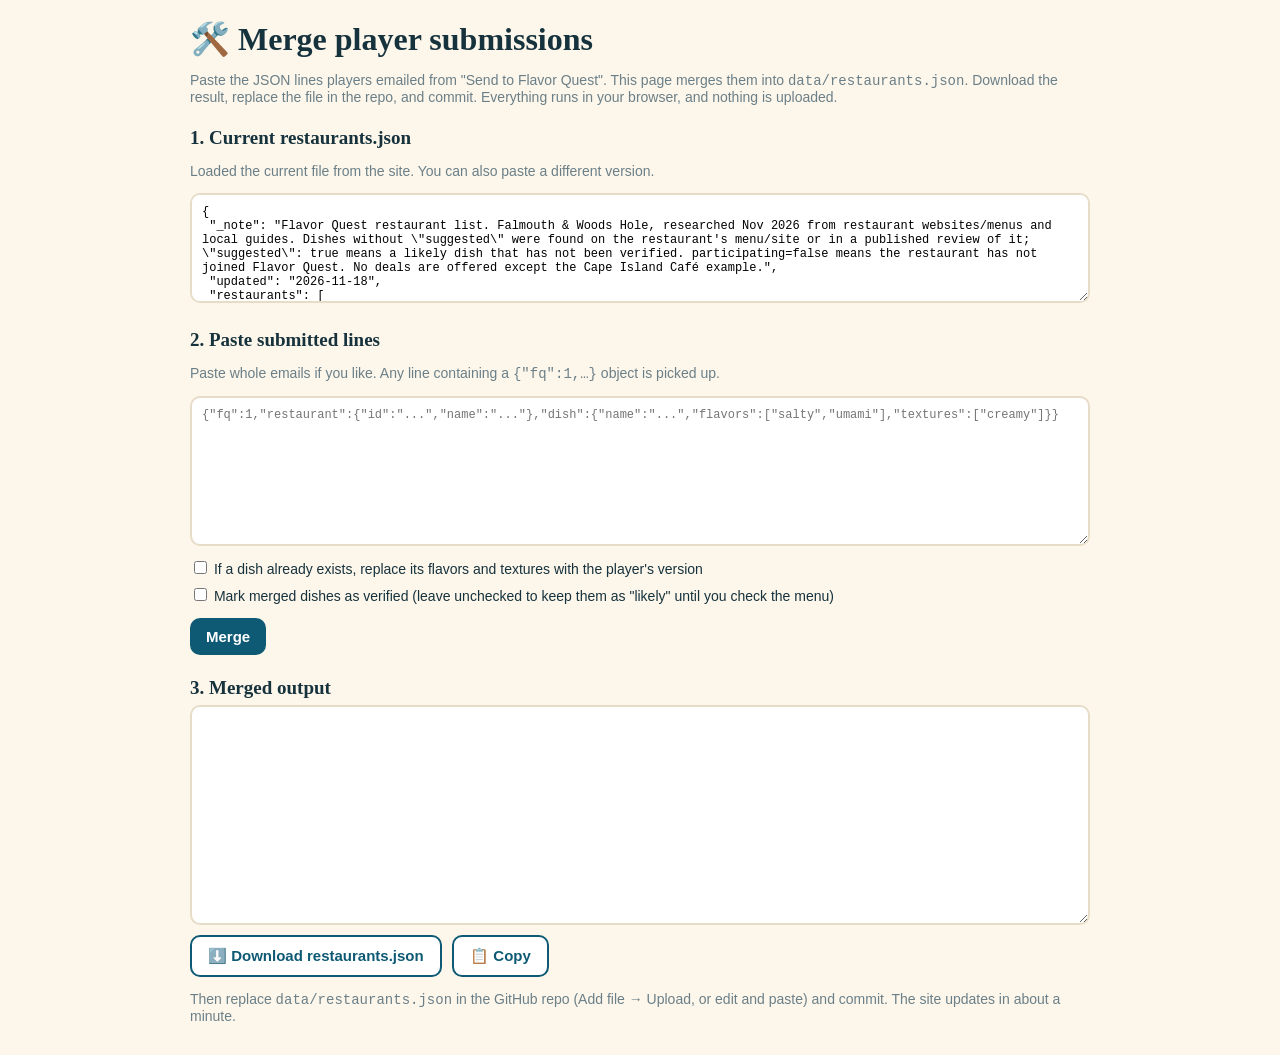
==== admin.html @ 6064ed1f "Flavor Quest round 2: 38 Falmouth/Woods Hole restaurants (188 dishes), flavors near me, OSM new-spot" ====
<!doctype html>
<html lang="en">
<head>
<meta charset="utf-8">
<meta name="viewport" content="width=device-width, initial-scale=1">
<meta name="robots" content="noindex,nofollow">
<title>Flavor Quest – Admin: merge player submissions</title>
<link rel="icon" href="icons/icon.svg" type="image/svg+xml">
<style>
  body{font-family:-apple-system,BlinkMacSystemFont,"Segoe UI",Roboto,Arial,sans-serif;margin:0;background:#fdf6ea;color:#16323d}
  main{max-width:900px;margin:0 auto;padding:20px}
  h1{font-family:Georgia,serif;margin:0 0 4px} h2{font-family:Georgia,serif;font-size:19px;margin:22px 0 6px}
  .muted{color:#6a7f88;font-size:14px}
  textarea{width:100%;box-sizing:border-box;min-height:150px;font:12px ui-monospace,Menlo,monospace;border:2px solid #e7dcc8;border-radius:10px;padding:10px;background:#fff}
  #current{min-height:110px} #out{min-height:220px}
  button,.btn{display:inline-block;padding:10px 16px;border-radius:10px;border:0;background:#0e5a75;color:#fff;font-weight:700;cursor:pointer;font-size:15px;text-decoration:none;margin:6px 6px 0 0}
  button.ghost{background:#fff;color:#0e5a75;border:2px solid #0e5a75}
  label.opt{display:block;margin:8px 0;font-size:14px}
  ol{padding-left:20px} li{margin:4px 0;font-size:14px}
  .ok{color:#3d7b14} .warn{color:#a26b00} .bad{color:#c23a2b}
  .card{background:#fff;border-radius:14px;padding:14px;box-shadow:0 4px 14px rgba(8,59,78,.1);margin-top:12px}
</style>
</head>
<body>
<main>
  <h1>🛠️ Merge player submissions</h1>
  <p class="muted">Paste the JSON lines players emailed from "Send to Flavor Quest". This page merges them into <code>data/restaurants.json</code>. Download the result, replace the file in the repo, and commit. Everything runs in your browser, and nothing is uploaded.</p>

  <h2>1. Current restaurants.json</h2>
  <p class="muted" id="curStatus">Loading the live file…</p>
  <textarea id="current" spellcheck="false"></textarea>

  <h2>2. Paste submitted lines</h2>
  <p class="muted">Paste whole emails if you like. Any line containing a <code>{"fq":1,…}</code> object is picked up.</p>
  <textarea id="lines" spellcheck="false" placeholder='{"fq":1,"restaurant":{"id":"...","name":"..."},"dish":{"name":"...","flavors":["salty","umami"],"textures":["creamy"]}}'></textarea>
  <label class="opt"><input type="checkbox" id="overwrite"> If a dish already exists, replace its flavors and textures with the player's version</label>
  <label class="opt"><input type="checkbox" id="markVerified"> Mark merged dishes as verified (leave unchecked to keep them as "likely" until you check the menu)</label>
  <button id="merge">Merge</button>

  <div class="card" id="report" hidden><h2 style="margin-top:0">Result</h2><ol id="log"></ol></div>

  <h2>3. Merged output</h2>
  <textarea id="out" spellcheck="false" readonly></textarea>
  <button id="download" class="ghost">⬇️ Download restaurants.json</button>
  <button id="copy" class="ghost">📋 Copy</button>
  <p class="muted">Then replace <code>data/restaurants.json</code> in the GitHub repo (Add file → Upload, or edit and paste) and commit. The site updates in about a minute.</p>
</main>
<script>
(function(){
  var $ = function(id){ return document.getElementById(id); };
  var FIDS = ['sweet','sour','salty','bitter','umami'];
  var TEX = ['crunchy','creamy','chewy','crispy','tender','flaky','juicy','fizzy','silky','spicy-hot'];
  var norm = function(s){ return String(s||'').toLowerCase().normalize('NFD').replace(/[\u0300-\u036f]/g,'').replace(/\b(the|restaurant|cafe|bar|and|grill|pub)\b/g,'').replace(/[^a-z0-9]/g,''); };
  var slug = function(s){ return String(s||'').toLowerCase().normalize('NFD').replace(/[\u0300-\u036f]/g,'').replace(/[^a-z0-9]+/g,'-').replace(/^-|-$/g,'').slice(0,50); };
  fetch('data/restaurants.json', { cache: 'no-cache' }).then(function(r){ return r.text(); }).then(function(t){ $('current').value = t; $('curStatus').textContent = 'Loaded the current file from the site. You can also paste a different version.'; })
    .catch(function(){ $('curStatus').textContent = 'Could not load automatically. Paste the contents of data/restaurants.json here.'; });

  function extract(text){
    var out = [];
    text.split(/\r?\n/).forEach(function(line){
      var i = line.indexOf('{'); if (i < 0) return;
      var j = line.lastIndexOf('}'); if (j <= i) return;
      try { var o = JSON.parse(line.slice(i, j + 1)); if (o && o.fq && o.restaurant && o.dish) out.push(o); } catch (e) {}
    });
    return out;
  }
  $('merge').onclick = function(){
    var log = $('log'); log.innerHTML = ''; $('report').hidden = false;
    var add = function(cls, msg){ var li = document.createElement('li'); li.className = cls; li.textContent = msg; log.appendChild(li); };
    var data;
    try { data = JSON.parse($('current').value); } catch (e) { add('bad', 'Current restaurants.json is not valid JSON: ' + e.message); return; }
    var list = data.restaurants || (data.restaurants = []);
    var subs = extract($('lines').value);
    if (!subs.length) { add('bad', 'No submission lines found.'); return; }
    var overwrite = $('overwrite').checked, verified = $('markVerified').checked;
    var nNewR = 0, nNewD = 0, nUpd = 0, nSkip = 0;
    subs.forEach(function(s){
      var sr = s.restaurant, sd = s.dish;
      var flavors = FIDS.filter(function(f){ return (sd.flavors||[]).indexOf(f) >= 0; });
      var textures = (sd.textures||[]).filter(function(t){ return TEX.indexOf(t) >= 0; });
      if (!sr.name || !sd.name || !flavors.length) { add('bad', 'Skipped an incomplete line (' + (sd.name||'?') + ')'); nSkip++; return; }
      var r = list.find(function(x){ return x.id === sr.id; }) || list.find(function(x){ return norm(x.name) === norm(sr.name) && (!sr.village || !x.village || x.village === sr.village || x.town === sr.town); });
      if (!r) {
        var id = sr.id && !/^custom-/.test(sr.id) ? (/^osm-/.test(sr.id) ? slug(sr.name + ' ' + (sr.village || sr.town || '')) : sr.id) : slug(sr.name + ' ' + (sr.village || sr.town || ''));
        while (list.some(function(x){ return x.id === id; })) id += '-2';
        r = { id: id, name: sr.name, town: sr.town || 'Falmouth', village: sr.village || '', address: sr.address || '', lat: sr.lat || null, lng: sr.lng || null,
              cuisine: sr.cuisine || '', website: sr.website || '', participating: false, featured: false, addedFrom: 'player submission' + (sr.osm ? ' (OSM ' + sr.osm + ')' : ''), dishes: [] };
        list.push(r); nNewR++; add('ok', 'New restaurant: ' + r.name + ' (id ' + r.id + ')');
      }
      r.dishes = r.dishes || [];
      var d = r.dishes.find(function(x){ return norm(x.name) === norm(sd.name); });
      if (d) {
        if (overwrite) { d.flavors = flavors; d.textures = textures; d.playerConfirmed = true; if (verified) delete d.suggested; nUpd++; add('warn', 'Updated ' + d.name + ' @ ' + r.name + ' → ' + flavors.join('+')); }
        else { d.playerConfirmed = true; nSkip++; add('', 'Already listed: ' + d.name + ' @ ' + r.name + ' (kept existing tags; marked player-confirmed)'); }
      } else {
        var nd = { name: sd.name, flavors: flavors, textures: textures };
        if (!verified) nd.suggested = true;
        nd.playerConfirmed = true;
        r.dishes.push(nd); nNewD++; add('ok', 'Added dish: ' + sd.name + ' @ ' + r.name + ' → ' + flavors.join('+'));
      }
    });
    data.updated = new Date().toISOString().slice(0, 10);
    $('out').value = JSON.stringify(data, null, 1);
    add('', 'Summary: ' + subs.length + ' lines · ' + nNewR + ' new restaurants · ' + nNewD + ' new dishes · ' + nUpd + ' updated · ' + nSkip + ' unchanged/skipped');
  };
  $('download').onclick = function(){
    if (!$('out').value) return alert('Merge first.');
    var a = document.createElement('a'); a.href = URL.createObjectURL(new Blob([$('out').value], { type: 'application/json' })); a.download = 'restaurants.json';
    document.body.appendChild(a); a.click(); setTimeout(function(){ a.remove(); }, 500);
  };
  $('copy').onclick = function(){ $('out').select(); try { navigator.clipboard.writeText($('out').value); } catch (e) { document.execCommand('copy'); } };
})();
</script>
</body>
</html>
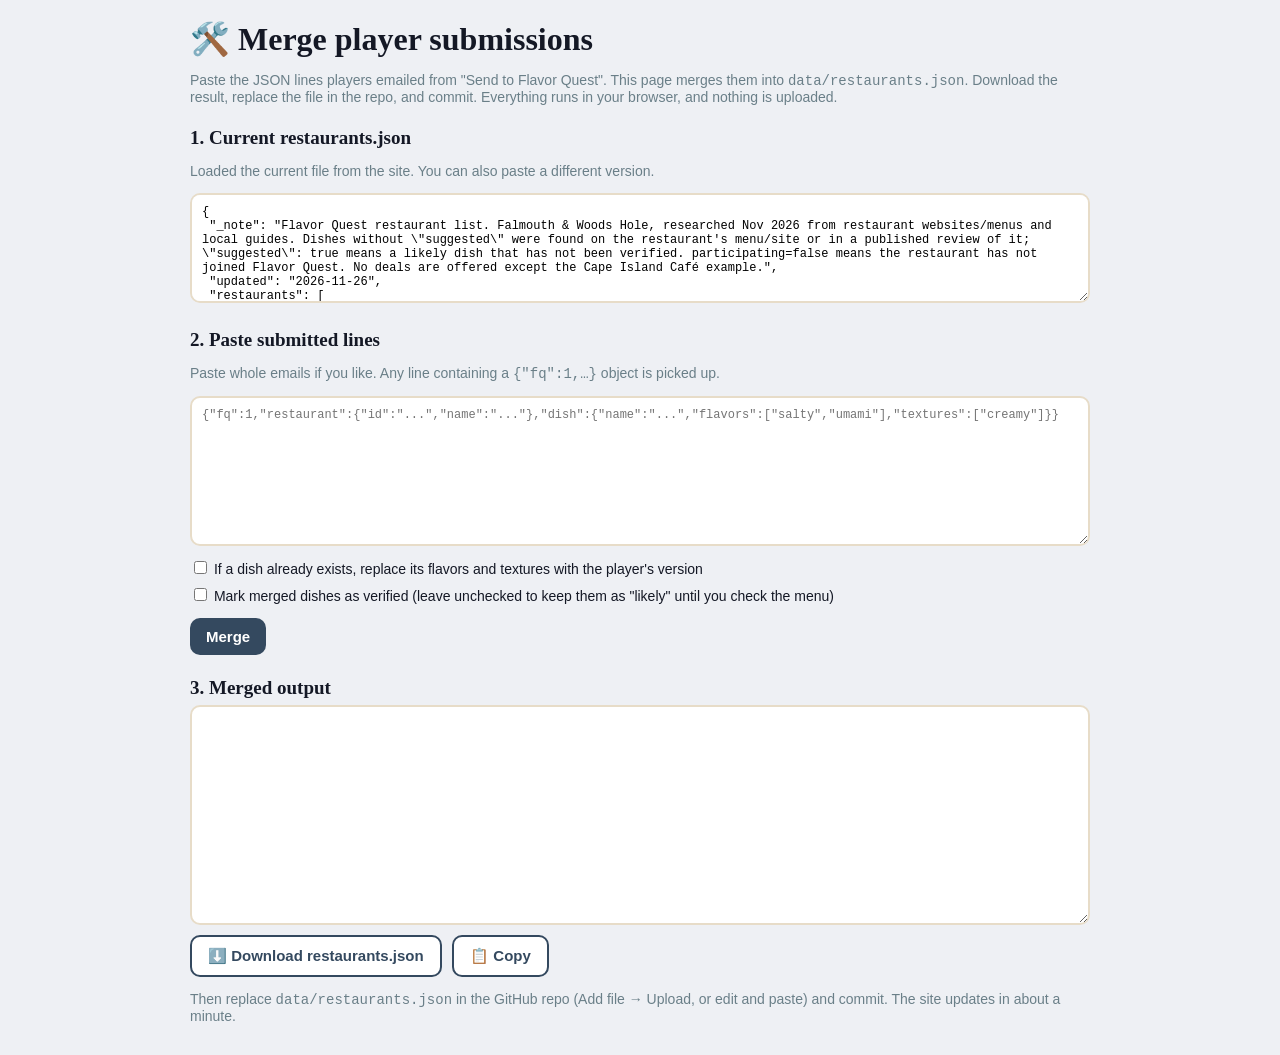
==== commit 5fd07183: "Flavor Quest round 3: Syren Harbour retheme, photo-to-avatar studio, Flavor Cast avatars, Syren Harb" ====
--- a/admin.html
+++ b/admin.html
@@ -7,14 +7,14 @@
 <title>Flavor Quest – Admin: merge player submissions</title>
 <link rel="icon" href="icons/icon.svg" type="image/svg+xml">
 <style>
-  body{font-family:-apple-system,BlinkMacSystemFont,"Segoe UI",Roboto,Arial,sans-serif;margin:0;background:#fdf6ea;color:#16323d}
+  body{font-family:-apple-system,BlinkMacSystemFont,"Segoe UI",Roboto,Arial,sans-serif;margin:0;background:#eef0f4;color:#141825}
   main{max-width:900px;margin:0 auto;padding:20px}
   h1{font-family:Georgia,serif;margin:0 0 4px} h2{font-family:Georgia,serif;font-size:19px;margin:22px 0 6px}
   .muted{color:#6a7f88;font-size:14px}
   textarea{width:100%;box-sizing:border-box;min-height:150px;font:12px ui-monospace,Menlo,monospace;border:2px solid #e7dcc8;border-radius:10px;padding:10px;background:#fff}
   #current{min-height:110px} #out{min-height:220px}
-  button,.btn{display:inline-block;padding:10px 16px;border-radius:10px;border:0;background:#0e5a75;color:#fff;font-weight:700;cursor:pointer;font-size:15px;text-decoration:none;margin:6px 6px 0 0}
-  button.ghost{background:#fff;color:#0e5a75;border:2px solid #0e5a75}
+  button,.btn{display:inline-block;padding:10px 16px;border-radius:10px;border:0;background:#34495f;color:#fff;font-weight:700;cursor:pointer;font-size:15px;text-decoration:none;margin:6px 6px 0 0}
+  button.ghost{background:#fff;color:#34495f;border:2px solid #34495f}
   label.opt{display:block;margin:8px 0;font-size:14px}
   ol{padding-left:20px} li{margin:4px 0;font-size:14px}
   .ok{color:#3d7b14} .warn{color:#a26b00} .bad{color:#c23a2b}
